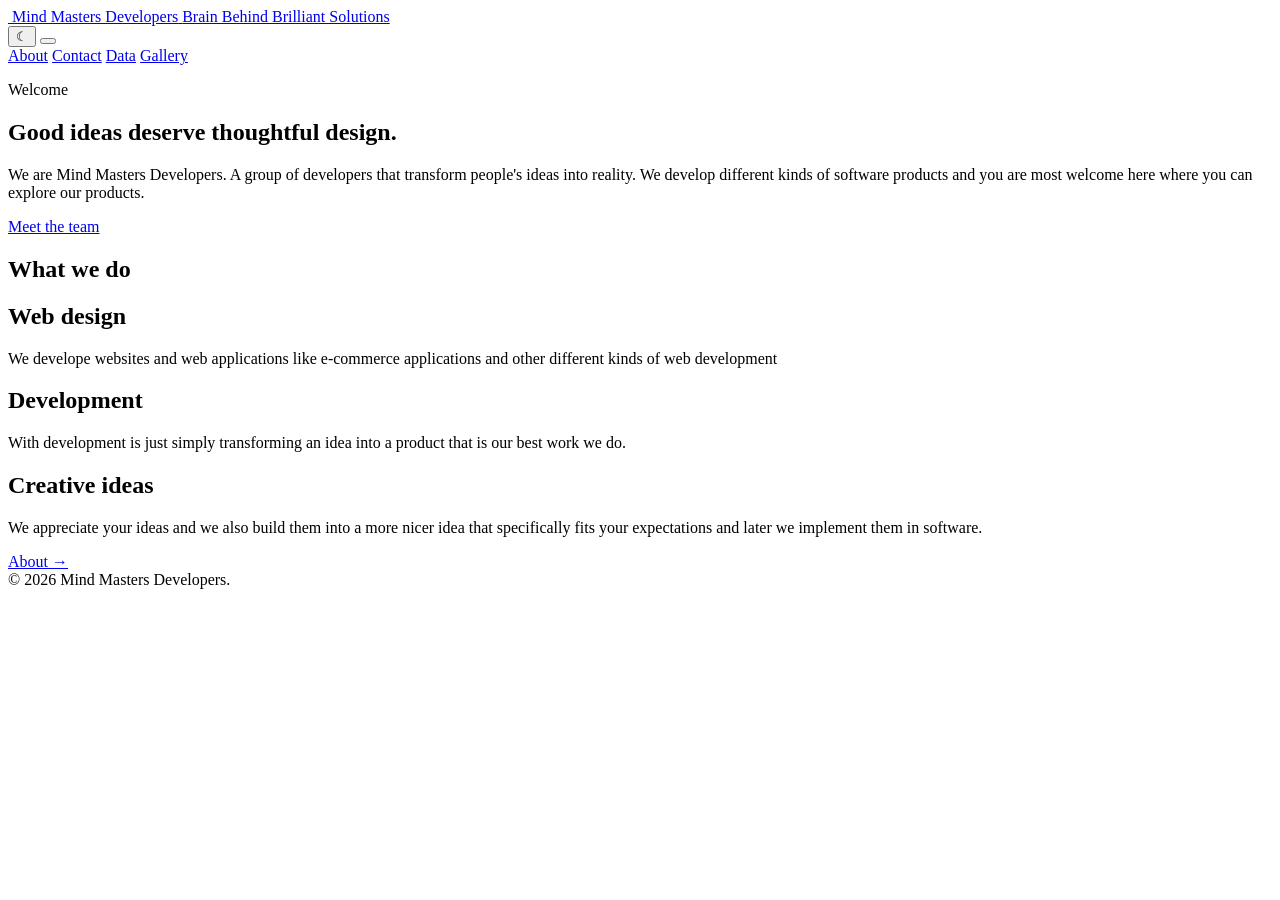
==== index.html @ 56b2b125 "This page gives a summary of what the group does and is the welcoming page" ====
<!DOCTYPE html>
<html lang="en">
<head>
    <meta charset="UTF-8">
    <meta name="viewport" content="width=device-width, initial-scale=1.0">
    
    <title>Home | Mind Masters Developers</title>
    <link rel="icon" href="images/Screenshot_20261003_130755_Chrome.jpg">
    <link rel="stylesheet" href="site.css">
</head>

<body>
    <header class="site-header">
        <a class="brand" href="index.html" aria-label="Mind Masters Developers home">
            <span class="brand-mark"><img src="images/Screenshot_20261003_130755_Chrome.jpg" alt=""></span>
            <span class="brand-copy">
                <span class="brand-name">Mind Masters Developers</span>
                <span class="brand-caption">Brain Behind Brilliant Solutions</span>
            </span>
        </a>
        <div class="header-actions">
            <button class="icon-button" type="button" id="themeButton" aria-label="Switch to dark theme" title="Change theme">☾</button>
            <button class="icon-button menu-button" type="button" id="menuButton" aria-label="Open navigation" aria-expanded="false" aria-controls="siteNav" title="Open menu">
                <span></span><span></span><span></span>
            </button>
        </div>
        <nav class="site-nav" id="siteNav" aria-label="Main navigation">
            <a href="about.html">About</a>
            <a href="contact.html">Contact</a>
            <a href="data.html">Data</a>
            <a href="gallery.html">Gallery</a>
        </nav>
    </header>

    <main class="page-shell">
        <section class="hero">
            <p class="eyebrow">Welcome</p>
            <h1 class="page-title">Good ideas deserve thoughtful design.</h1>
            <p class="lead">We are Mind Masters Developers. A group of developers that transform people's ideas into reality. We develop different kinds of software products and you are most welcome here where you can explore our products.</p>
            <a class="button-link" href="about.html">Meet the team</a>
        </section>

        <h2 class="section-heading">What we do</h2>
        <section class="content-grid" aria-label="Our services">
            <article class="content-block">
                <h2>Web design</h2>
                <p>We develope websites and web applications like e-commerce applications and other different kinds of web development</p>
            </article>
            <article class="content-block">
                <h2>Development</h2>
                <p>With development is just simply transforming an idea into a product that is our best work we do.</p>
            </article>
            <article class="content-block">
                <h2>Creative ideas</h2>
                <p>We appreciate your ideas and we also build them into a more nicer idea that specifically fits your expectations and later we implement them in software.</p>
            </article>
        </section>
        <nav class="page-pagination" aria-label="Page navigation">
            <a class="page-step" href="about.html">About <span aria-hidden="true">→</span></a>
        </nav>
    </main>

    <footer class="site-footer">© 2026 Mind Masters Developers.</footer>

    <script>
        const menuButton = document.getElementById("menuButton");
        const siteNav = document.getElementById("siteNav");
        const themeButton = document.getElementById("themeButton");

        menuButton.addEventListener("click", () => {
            const isOpen = menuButton.getAttribute("aria-expanded") === "true";
            menuButton.setAttribute("aria-expanded", String(!isOpen));
            menuButton.setAttribute("aria-label", isOpen ? "Open navigation" : "Close navigation");
            siteNav.classList.toggle("is-open", !isOpen);
        });

        themeButton.addEventListener("click", () => {
            const isDark = document.body.classList.toggle("dark-mode");
            themeButton.textContent = isDark ? "☀" : "☾";
            themeButton.setAttribute("aria-label", isDark ? "Switch to light theme" : "Switch to dark theme");
        });
    </script>
</body>
</html>
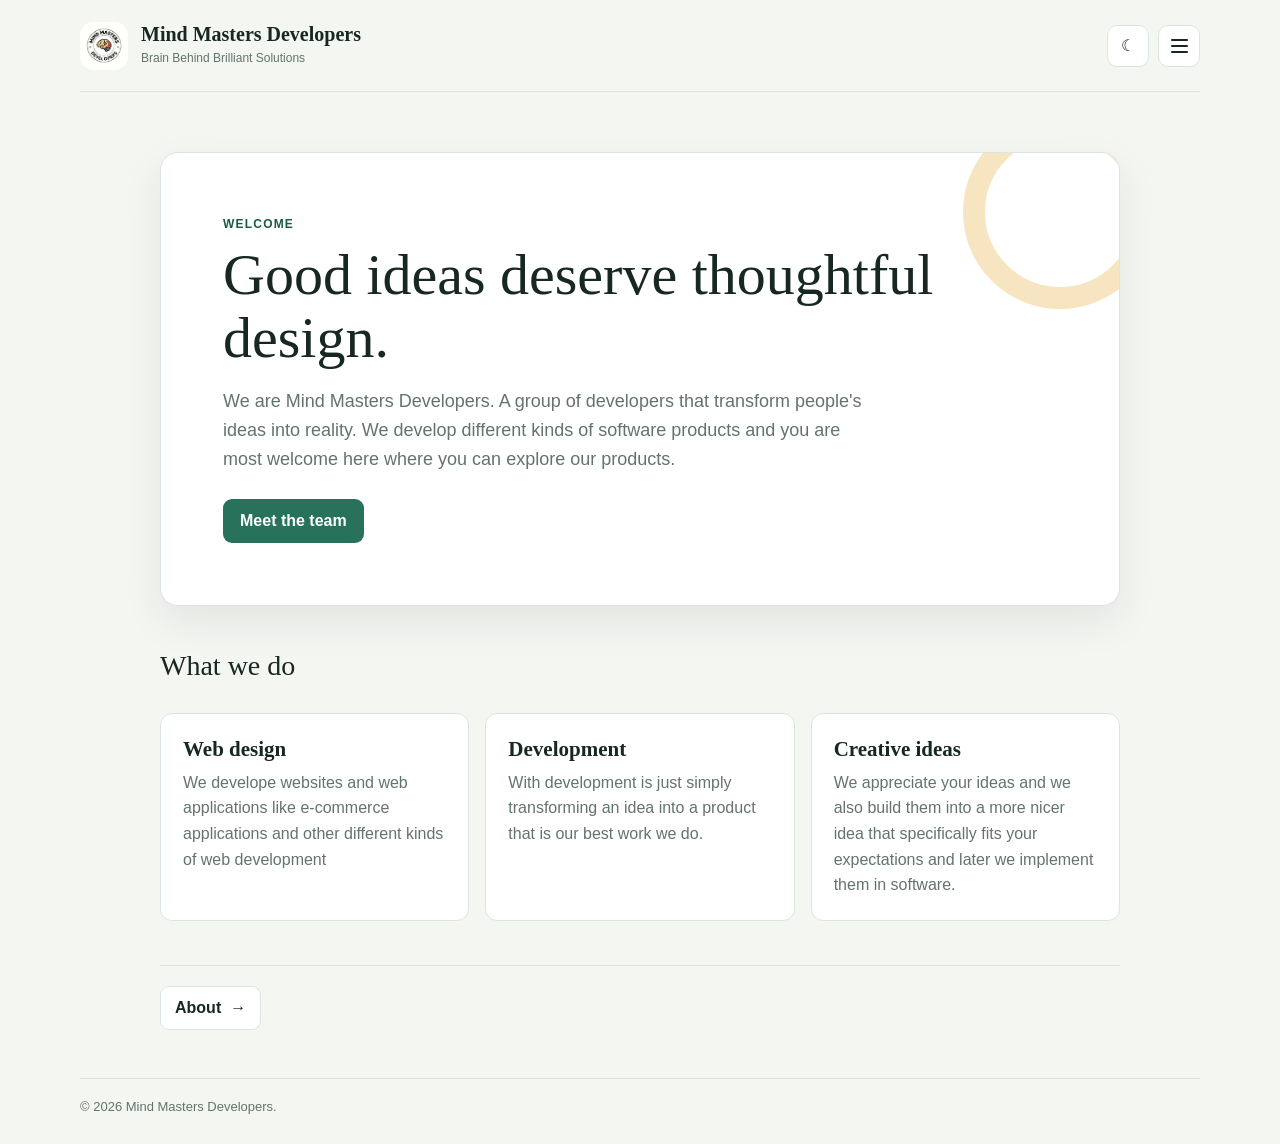
==== commit 09075f08: "A change in the index page" ====
--- a/index.html
+++ b/index.html
@@ -3,7 +3,7 @@
 <head>
     <meta charset="UTF-8">
     <meta name="viewport" content="width=device-width, initial-scale=1.0">
-    
+    <meta name="description" content="Mind Masters Developers Welcome page">
     <title>Home | Mind Masters Developers</title>
     <link rel="icon" href="images/Screenshot_20261003_130755_Chrome.jpg">
     <link rel="stylesheet" href="site.css">
--- a/site.css
+++ b/site.css
@@ -0,0 +1,589 @@
+* {
+    box-sizing: border-box;
+}
+
+:root {
+    color-scheme: light;
+    --page: #f4f6f2;
+    --surface: #ffffff;
+    --ink: #172722;
+    --muted: #64736d;
+    --line: #dce4df;
+    --green: #28725b;
+    --green-dark: #1d5947;
+    --gold: #e9b75c;
+    --shadow: 0 16px 40px rgba(23, 39, 34, 0.08);
+}
+
+body {
+    margin: 0;
+    min-width: 320px;
+    background: var(--page);
+    color: var(--ink);
+    font-family: "Trebuchet MS", "Segoe UI", sans-serif;
+    line-height: 1.6;
+}
+
+body.dark-mode {
+    --page: #172722;
+    --surface: #22352e;
+    --ink: #f4f6f2;
+    --muted: #bdcbc4;
+    --line: #40564b;
+    --green: #82c6a8;
+    --green-dark: #a6dec3;
+    --shadow: 0 16px 40px rgba(0, 0, 0, 0.18);
+    color-scheme: dark;
+}
+
+button,
+a {
+    font: inherit;
+}
+
+a {
+    color: inherit;
+}
+form {
+  max-width: 700px;
+  margin-top: 20px;
+}
+
+form p {
+  margin: 0 0 12px 0;
+}
+
+form label {
+  font-weight: 600;
+  font-size: 15px;
+  margin-bottom: 6px;
+  display: block;
+  color: #222;
+}
+
+form input,
+form textarea {
+  width: 100%;
+  padding: 14px 16px;
+  border: 1px solid #ddd;
+  border-radius: 12px;
+  font-size: 15px;
+  /*font-family: inherit;*/
+  background: #fff !important;
+  color: #111 !important;
+  border: 1px solid #ddd !important;
+  box-sizing: border-box;
+}
+
+form input:focus,
+form textarea:focus {
+  outline: none;
+  border-color: #000;
+  box-shadow: 0 0 0 3px rgba(0,0,0,0.08);
+}
+
+form textarea {
+  min-height: 130px;
+  resize: vertical;
+}
+
+form button {
+  background: #111;
+  color: #fff;
+  padding: 14px 28px;
+  border: none;
+  border-radius: 8px;
+  font-size: 15px;
+  font-weight: 600;
+  cursor: pointer;
+  transition: background 0.2s;
+}
+
+form button:hover {
+  background: #333;
+}
+
+
+.site-header {
+    position: relative;
+    z-index: 2;
+    display: flex;
+    align-items: center;
+    gap: 16px;
+    width: min(1120px, calc(100% - 40px));
+    min-height: 92px;
+    margin: 0 auto;
+    border-bottom: 1px solid var(--line);
+}
+
+.brand {
+    display: flex;
+    align-items: center;
+    gap: 13px;
+    min-width: 0;
+    text-decoration: none;
+}
+
+.brand-mark {
+    display: grid;
+    width: 48px;
+    height: 48px;
+    flex: 0 0 48px;
+    place-items: center;
+    overflow: hidden;
+    border-radius: 14px;
+    background: #ffffff;
+}
+
+.brand-mark img {
+    display: block;
+    width: 100%;
+    height: 100%;
+    object-fit: contain;
+}
+
+.brand-copy {
+    min-width: 0;
+}
+
+.brand-name {
+    display: block;
+    overflow: hidden;
+    font-family: Georgia, "Times New Roman", serif;
+    font-size: 20px;
+    font-weight: 700;
+    line-height: 1.2;
+    text-overflow: ellipsis;
+    white-space: nowrap;
+}
+
+.brand-caption {
+    display: block;
+    margin-top: 3px;
+    color: var(--muted);
+    font-size: 12px;
+}
+
+.header-actions {
+    display: flex;
+    align-items: center;
+    gap: 9px;
+    margin-left: auto;
+}
+
+.icon-button {
+    display: grid;
+    width: 42px;
+    height: 42px;
+    place-items: center;
+    border: 1px solid var(--line);
+    border-radius: 10px;
+    background: var(--surface);
+    color: var(--ink);
+    cursor: pointer;
+}
+
+.icon-button:hover,
+.icon-button:focus-visible {
+    border-color: var(--green);
+    outline: 2px solid transparent;
+}
+
+.menu-button {
+    gap: 4px;
+    align-content: center;
+}
+
+.menu-button span {
+    display: block;
+    width: 17px;
+    height: 2px;
+    border-radius: 2px;
+    background: currentColor;
+}
+
+.site-nav {
+    position: absolute;
+    top: calc(100% + 8px);
+    right: 0;
+    display: none;
+    width: min(240px, calc(100vw - 40px));
+    padding: 7px;
+    border: 1px solid var(--line);
+    border-radius: 12px;
+    background: var(--surface);
+    box-shadow: var(--shadow);
+}
+
+.site-nav.is-open {
+    display: grid;
+}
+
+.site-nav a {
+    padding: 10px 12px;
+    border-radius: 8px;
+    color: var(--ink);
+    text-decoration: none;
+}
+
+.site-nav a:hover {
+    background: color-mix(in srgb, var(--green) 12%, var(--surface));
+    color: var(--green-dark);
+}
+
+.page-shell {
+    width: min(960px, calc(100% - 40px));
+    margin: 0 auto;
+    padding: 60px 0 48px;
+}
+
+.eyebrow {
+    margin: 0 0 10px;
+    color: var(--green-dark);
+    font-size: 12px;
+    font-weight: 700;
+    letter-spacing: 1.2px;
+    text-transform: uppercase;
+}
+
+.page-title {
+    max-width: 760px;
+    margin: 0;
+    font-family: Georgia, "Times New Roman", serif;
+    font-size: clamp(36px, 5vw, 58px);
+    font-weight: 500;
+    line-height: 1.08;
+}
+
+.lead {
+    max-width: 650px;
+    margin: 18px 0 0;
+    color: var(--muted);
+    font-size: 18px;
+}
+
+.hero {
+    position: relative;
+    overflow: hidden;
+    padding: clamp(28px, 6vw, 62px);
+    border: 1px solid var(--line);
+    border-radius: 18px;
+    background: var(--surface);
+    box-shadow: var(--shadow);
+}
+
+.hero::after {
+    position: absolute;
+    top: -38px;
+    right: -38px;
+    width: 150px;
+    height: 150px;
+    border: 22px solid color-mix(in srgb, var(--gold) 38%, transparent);
+    border-radius: 50%;
+    content: "";
+    pointer-events: none;
+}
+
+.hero .page-title,
+.hero .lead,
+.hero .eyebrow,
+.hero .button-link {
+    position: relative;
+    z-index: 1;
+}
+
+.button-link {
+    display: inline-flex;
+    align-items: center;
+    justify-content: center;
+    min-height: 44px;
+    margin-top: 25px;
+    padding: 0 17px;
+    border-radius: 9px;
+    background: var(--green);
+    color: #ffffff;
+    font-weight: 700;
+    text-decoration: none;
+}
+
+.button-link:hover {
+    background: var(--green-dark);
+}
+
+.content-grid {
+    display: grid;
+    grid-template-columns: repeat(3, minmax(0, 1fr));
+    gap: 16px;
+    margin-top: 24px;
+}
+
+.team-grid {
+    display: grid;
+    grid-template-columns: repeat(4, minmax(0, 1fr));
+    gap: 12px;
+}
+
+.team-card {
+    overflow: hidden;
+    border: 1px solid var(--line);
+    border-radius: 12px;
+    background: var(--surface);
+}
+
+.team-card img {
+    display: block;
+    width: 100%;
+    aspect-ratio: 4 / 3;
+    background: color-mix(in srgb, var(--green) 10%, var(--surface));
+    object-fit: cover;
+    object-position: center 35%;
+}
+
+.team-card-copy {
+    padding: 14px;
+}
+
+.team-card-copy h3 {
+    margin: 0 0 4px;
+    font-family: Georgia, "Times New Roman", serif;
+    font-size: 18px;
+    line-height: 1.25;
+}
+
+.team-card-copy p {
+    margin: 0;
+    color: var(--muted);
+}
+
+.team-card-copy .team-role {
+    margin-bottom: 10px;
+    color: var(--green-dark);
+    font-size: 13px;
+    font-weight: 700;
+}
+
+.content-block {
+    padding: 22px;
+    border: 1px solid var(--line);
+    border-radius: 12px;
+    background: var(--surface);
+}
+
+.content-block h2,
+.content-block h3 {
+    margin: 0 0 8px;
+    font-family: Georgia, "Times New Roman", serif;
+    font-size: 21px;
+    line-height: 1.25;
+}
+
+.content-block p {
+    margin: 0;
+    color: var(--muted);
+}
+
+.section-heading {
+    margin: 38px 0 15px;
+    font-family: Georgia, "Times New Roman", serif;
+    font-size: 28px;
+    font-weight: 500;
+}
+
+.data-table-wrap {
+    overflow-x: auto;
+    margin-top: 26px;
+    border: 1px solid var(--line);
+    border-radius: 12px;
+    background: var(--surface);
+}
+
+table {
+    width: 100%;
+    border-collapse: collapse;
+    text-align: left;
+}
+
+th,
+td {
+    padding: 13px 16px;
+    border-bottom: 1px solid var(--line);
+}
+
+th {
+    color: var(--green-dark);
+    font-size: 13px;
+}
+
+tbody tr:last-child td {
+    border-bottom: 0;
+}
+/*changes*/
+article{
+    display: block;
+    unicode-bidi: isolate;
+}
+
+.gallery-grid {
+    display: grid;
+    grid-template-columns: repeat(3, minmax(0, 1fr));
+    gap: 16px;
+    margin-top: 28px;
+}
+
+.gallery-item {
+    display: flex;
+    min-width: 0;
+    flex-direction: column;
+    margin: 0;
+    border: 1px solid var(--line);
+    border-radius: 12px;
+    background: var(--surface);
+    color: var(--muted);
+    overflow: hidden;
+}
+
+.gallery-item img,
+.gallery-item video {
+    display: block;
+    width: 100%;
+    aspect-ratio: 16 / 10;
+    background: #172722;
+    object-fit: cover;
+}
+
+.gallery-item figcaption {
+    padding: 14px 16px 16px;
+    text-align: left;
+}
+
+.gallery-item strong {
+    display: block;
+    color: var(--ink);
+    font-family: Georgia, "Times New Roman", serif;
+    font-size: 18px;
+}
+
+.page-pagination {
+    display: flex;
+    justify-content: space-between;
+    gap: 12px;
+    margin-top: 44px;
+    padding-top: 20px;
+    border-top: 1px solid var(--line);
+}
+
+.page-step {
+    display: inline-flex;
+    align-items: center;
+    gap: 9px;
+    min-height: 44px;
+    padding: 0 14px;
+    border: 1px solid var(--line);
+    border-radius: 9px;
+    background: var(--surface);
+    color: var(--ink);
+    font-weight: 700;
+    text-decoration: none;
+}
+
+.page-step:hover {
+    border-color: var(--green);
+    color: var(--green-dark);
+}
+
+.site-footer {
+    width: min(1120px, calc(100% - 40px));
+    margin: 0 auto;
+    padding: 18px 0 26px;
+    border-top: 1px solid var(--line);
+    color: var(--muted);
+    font-size: 13px;
+}
+.arr-image{
+    display: flex;
+    align-items: center;
+    justify-content: space-between;
+    gap: 40px;
+    padding: 40px 20px;
+}
+.arr-image article{
+    flex: 1;
+}
+.arr-image aside img{
+    width: 280px;
+    height: 280px;
+    object-fit: cover;
+    border-radius: 50%;
+}
+
+@media (max-width: 700px) {
+    .site-header {
+        width: calc(100% - 28px);
+        min-height: 76px;
+        gap: 8px;
+    }
+
+    .brand-mark {
+        width: 42px;
+        height: 42px;
+        flex-basis: 42px;
+    }
+
+    .brand-name {
+        font-size: 17px;
+    }
+
+    .brand-caption {
+        font-size: 11px;
+    }
+
+    .icon-button {
+        width: 38px;
+        height: 38px;
+    }
+
+    .page-shell {
+        width: calc(100% - 28px);
+        padding: 36px 0;
+    }
+
+    .lead {
+        font-size: 16px;
+    }
+
+    .content-grid,
+    .gallery-grid {
+        grid-template-columns: 1fr;
+    }
+
+    .team-grid {
+        grid-template-columns: repeat(2, minmax(0, 1fr));
+    }
+
+    .gallery-item {
+        min-height: 0;
+    }
+
+    .site-footer {
+        width: calc(100% - 28px);
+    }
+}
+
+@media (max-width: 420px) {
+    .team-grid {
+        grid-template-columns: 1fr;
+    }
+}
+
+@media (prefers-reduced-motion: no-preference) {
+    .hero,
+    .content-block,
+    .gallery-item {
+        animation: arrive 420ms ease-out both;
+    }
+
+    @keyframes arrive {
+        from { opacity: 0; transform: translateY(8px); }
+        to { opacity: 1; transform: translateY(0); }
+    }
+}
